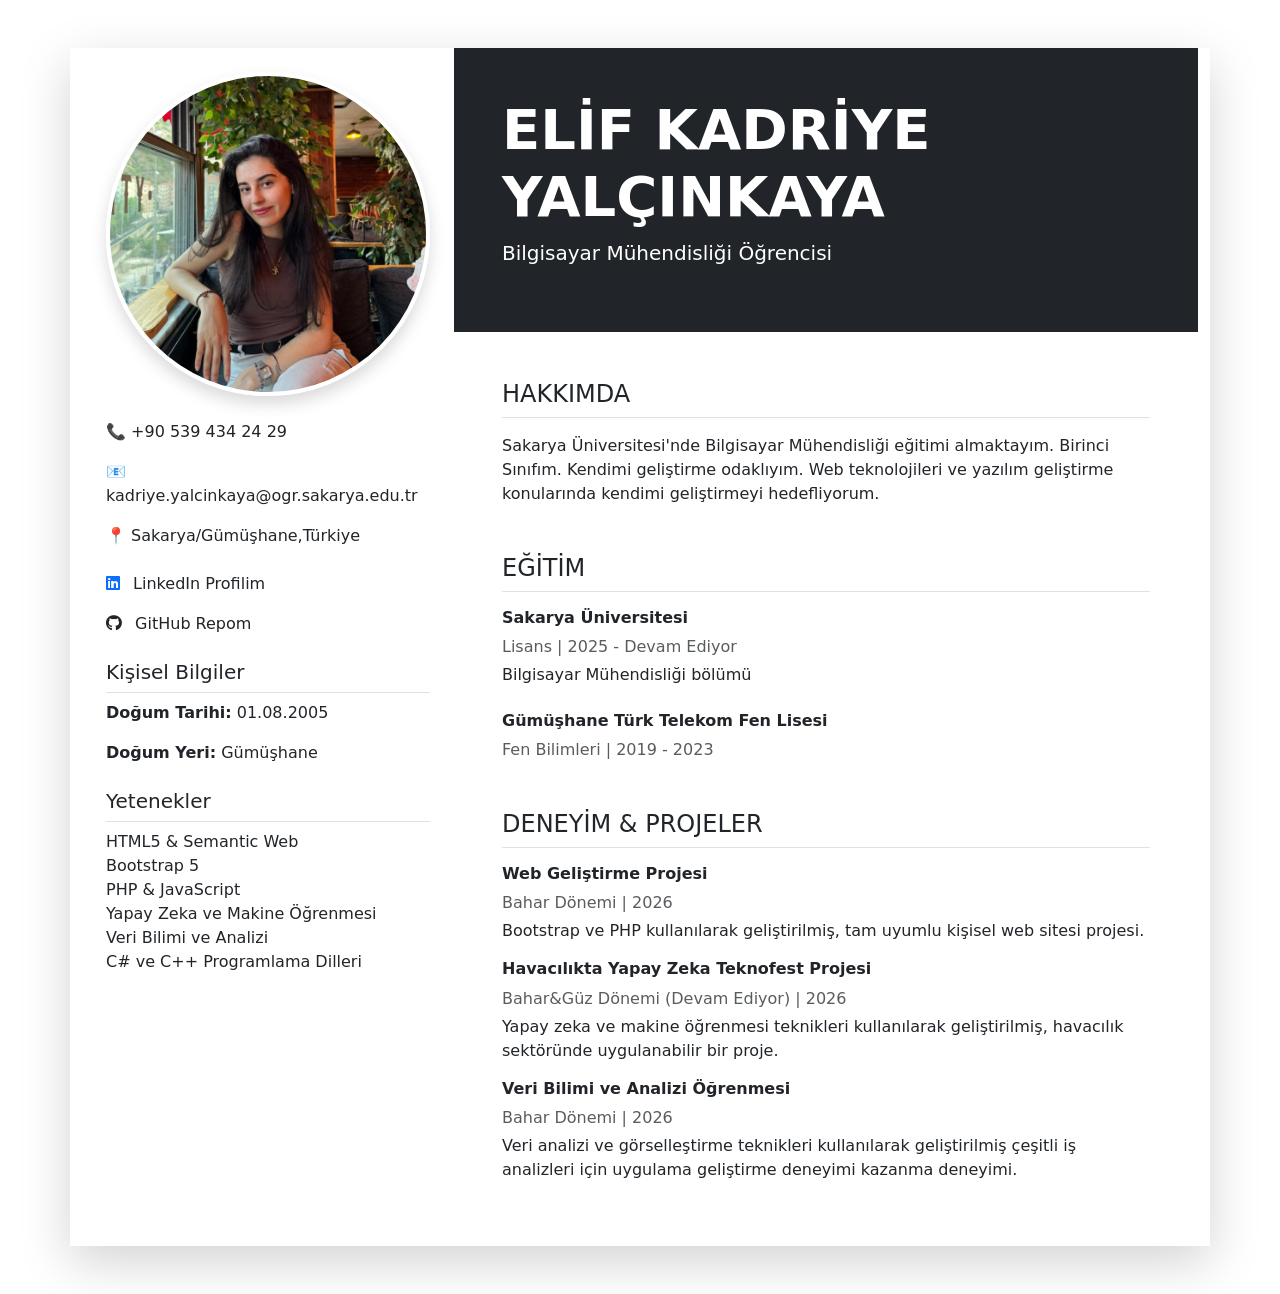
==== cv.html @ aef3ec3b "Özgeçmiş (CV) sayfası semantik etiketlerle ve tasarım yapılarak eklendi." ====
<!DOCTYPE html>
<html lang="tr">
<head>
    <meta charset="UTF-8">
    <meta name="viewport" content="width=device-width, initial-scale=1.0">
    <link rel="stylesheet" href="https://cdnjs.cloudflare.com/ajax/libs/font-awesome/6.4.2/css/all.min.css">
    <title>Özgeçmiş | Elif Kadriye Yalçınkaya</title>
    <link href="https://cdn.jsdelivr.net/npm/bootstrap@5.3.0/dist/css/bootstrap.min.css" rel="stylesheet">
    <link rel="stylesheet" href="css/style.css">
</head>
<body>

    <div class="container my-5 shadow-lg bg-white rounded-overflow">
        <div class="row g-0">
            <aside class="col-md-4 sidebar p-4">
    <div class="text-center mb-4">
        <img src="profil.jpg" class="rounded-circle img-fluid border border-4 border-white shadow" alt="Profil">
    </div>
    
    <section class="contact-info mb-4">
                    <p><strong>📞</strong> +90 539 434 24 29</p>
                    <p><strong>📧</strong> kadriye.yalcinkaya@ogr.sakarya.edu.tr</p>
                    <p><strong>📍</strong> Sakarya/Gümüşhane,Türkiye</p>
                </section>
        <section class="contact-info mb-4">
        <div class="mt-3">
            <p>
                <a href="https://www.linkedin.com/in/elifkadriye1" target="_blank" class="text-decoration-none text-dark">
                    <i class="fab fa-linkedin me-2 text-primary"></i> LinkedIn Profilim
                </a>
            </p>
            <p>
                <a href="https://github.com/EliffKadriye" target="_blank" class="text-decoration-none text-dark">
                    <i class="fab fa-github me-2"></i> GitHub Repom
                </a>
            </p>
        </div>
    </section>
    <section class="personal-info mb-4">
                    <h3 class="h5 border-bottom pb-2">Kişisel Bilgiler</h3>
                    <p><strong>Doğum Tarihi:</strong> 01.08.2005</p>
                    <p><strong>Doğum Yeri:</strong> Gümüşhane</p>
                </section>

                <section class="skills">
                    <h3 class="h5 border-bottom pb-2">Yetenekler</h3>
                    <ul class="list-unstyled">
                        <li>HTML5 & Semantic Web</li>
                        <li>Bootstrap 5</li>
                        <li>PHP & JavaScript</li>
                        <li>Yapay Zeka ve Makine Öğrenmesi</li>
                        <li>Veri Bilimi ve Analizi</li>
                        <li>C# ve C++ Programlama Dilleri</li>
                    </ul>
                </section>
    </aside>

            <main class="col-md-8">
                <header class="bg-dark text-white p-5">
                    <h1 class="display-4 fw-bold">ELİF KADRİYE YALÇINKAYA</h1>
                    <p class="lead">Bilgisayar Mühendisliği Öğrencisi</p>
                </header>

                <div class="p-5">
                    <section class="mb-5">
                        <h2 class="h4 border-bottom pb-2 mb-3">HAKKIMDA</h2>
                        <p>Sakarya Üniversitesi'nde Bilgisayar Mühendisliği eğitimi almaktayım. Birinci Sınıfım. Kendimi geliştirme odaklıyım. Web teknolojileri ve yazılım geliştirme konularında kendimi geliştirmeyi hedefliyorum.</p>
                    </section>

                    <section class="mb-5">
                        <h2 class="h4 border-bottom pb-2 mb-3">EĞİTİM</h2>
                        <article class="mb-4">
                            <h3 class="h6 fw-bold">Sakarya Üniversitesi</h3>
                            <p class="text-muted mb-1">Lisans | 2025 - Devam Ediyor</p>
                            <p>Bilgisayar Mühendisliği bölümü </p>
                        </article>
                        
                        <article>
                            <h3 class="h6 fw-bold">Gümüşhane Türk Telekom Fen Lisesi </h3>
                            <p class="text-muted mb-1">Fen Bilimleri | 2019 - 2023 </p>
                        </article>
                    </section>

                    <section>
                        <h2 class="h4 border-bottom pb-2 mb-3">DENEYİM & PROJELER</h2>
                        <article>
                            <h3 class="h6 fw-bold">Web Geliştirme Projesi</h3>
                            <p class="text-muted mb-1">Bahar Dönemi | 2026</p>
                            <p>Bootstrap ve PHP kullanılarak geliştirilmiş, tam uyumlu kişisel web sitesi projesi.</p>
                            <h3 class="h6 fw-bold"> Havacılıkta Yapay Zeka Teknofest Projesi </h3>
                            <p class="text-muted mb-1">Bahar&Güz Dönemi (Devam Ediyor) | 2026</p>
                            <p>Yapay zeka ve makine öğrenmesi teknikleri kullanılarak geliştirilmiş, havacılık sektöründe uygulanabilir bir proje.</p>
                            <h3 class="h6 fw-bold">Veri Bilimi ve Analizi Öğrenmesi </h3>
                            <p class="text-muted mb-1">Bahar Dönemi | 2026</p>
                            <p>Veri analizi ve görselleştirme teknikleri kullanılarak geliştirilmiş çeşitli iş analizleri için uygulama geliştirme deneyimi kazanma deneyimi.</p>
                        </article>
                    </section>
                </div>
            </main>
        </div>
    </div>

    <script src="https://cdn.jsdelivr.net/npm/bootstrap@5.3.0/dist/js/bootstrap.bundle.min.js"></script>
</body>
</html>
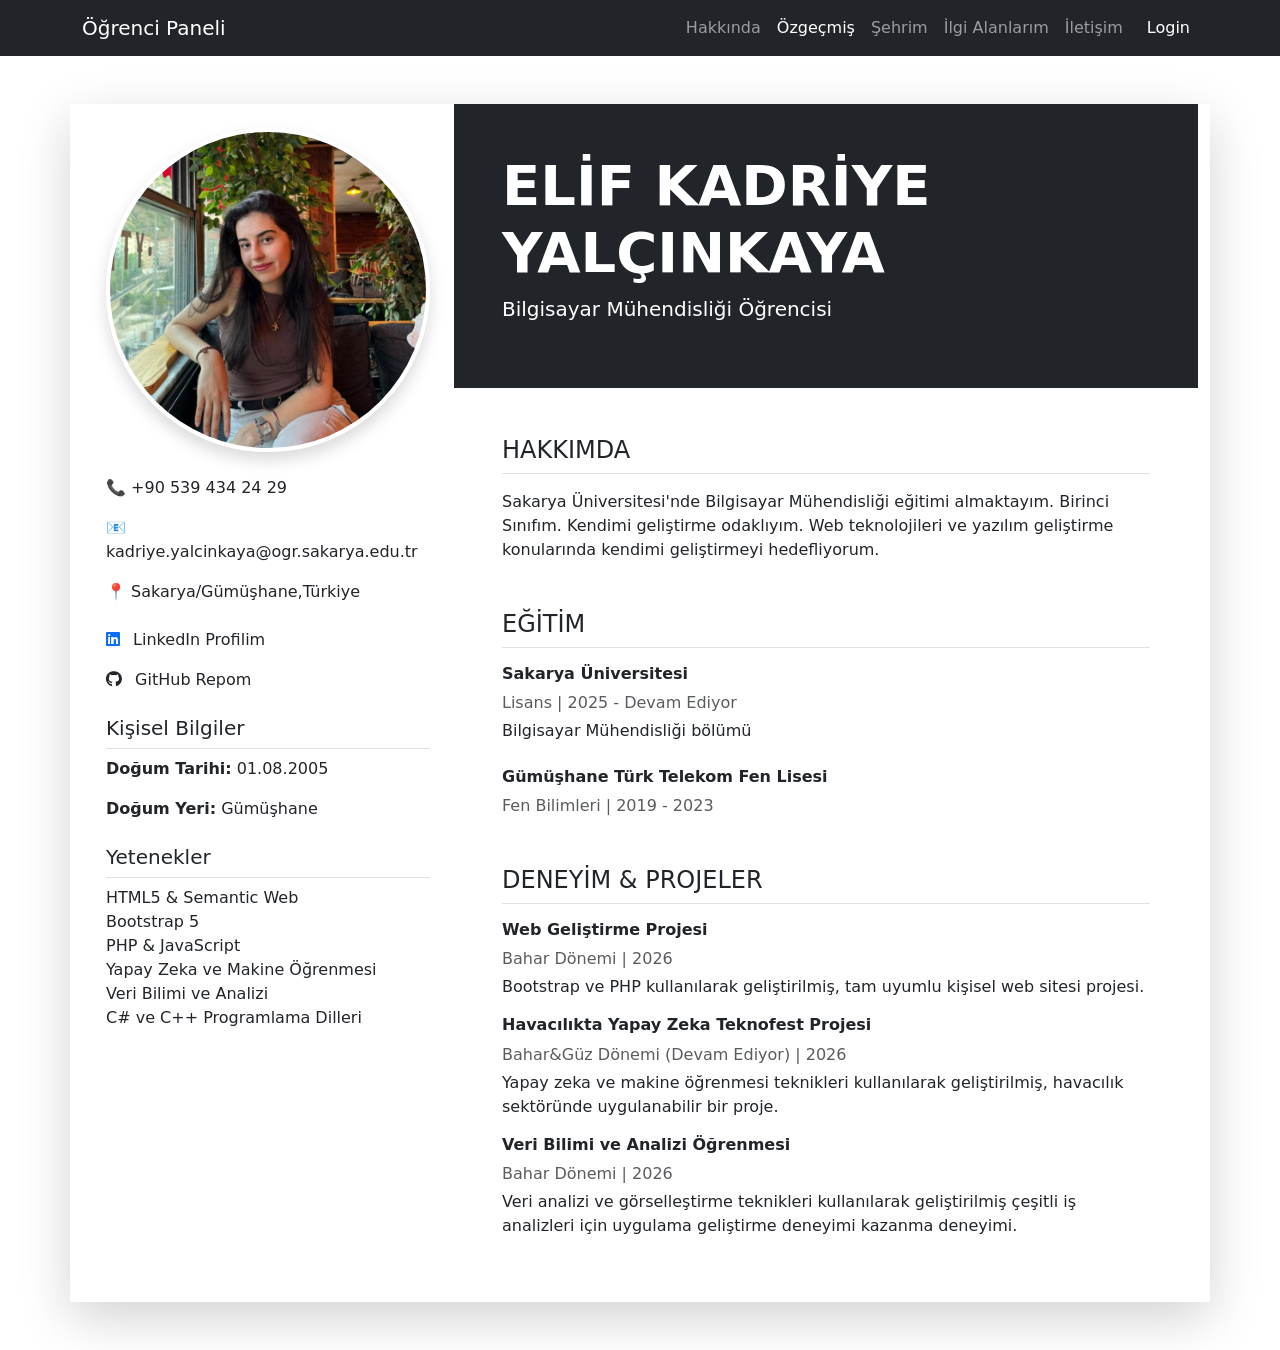
==== commit 108c5342: "cv sayfası semantik etiketlerle eklendi." ====
--- a/cv.html
+++ b/cv.html
@@ -9,6 +9,22 @@
     <link rel="stylesheet" href="css/style.css">
 </head>
 <body>
+    <nav class="navbar navbar-expand-lg navbar-dark bg-dark sticky-top">
+        <div class="container">
+            <a class="navbar-brand" href="index.html">Öğrenci Paneli</a>
+            <div class="collapse navbar-collapse" id="navbarNav">
+                <ul class="navbar-nav ms-auto">
+                    <li class="nav-item"><a class="nav-link" href="index.html">Hakkında</a></li>
+                    <li class="nav-item"><a class="nav-link active" href="cv.html">Özgeçmiş</a></li>
+                    <li class="nav-item"><a class="nav-link" href="sehir.html">Şehrim</a></li>
+                    <li class="nav-item"><a class="nav-link" href="ilgi.html">İlgi Alanlarım</a></li>
+                    <li class="nav-item"><a class="nav-link" href="iletisim.php">İletişim</a></li>
+                    <li class="nav-item"><a class="nav-link btn btn-primary text-white ms-lg-2" href="login.html">Login</a></li>
+                </ul>
+            </div>
+        </div>
+    </nav>
+
 
     <div class="container my-5 shadow-lg bg-white rounded-overflow">
         <div class="row g-0">
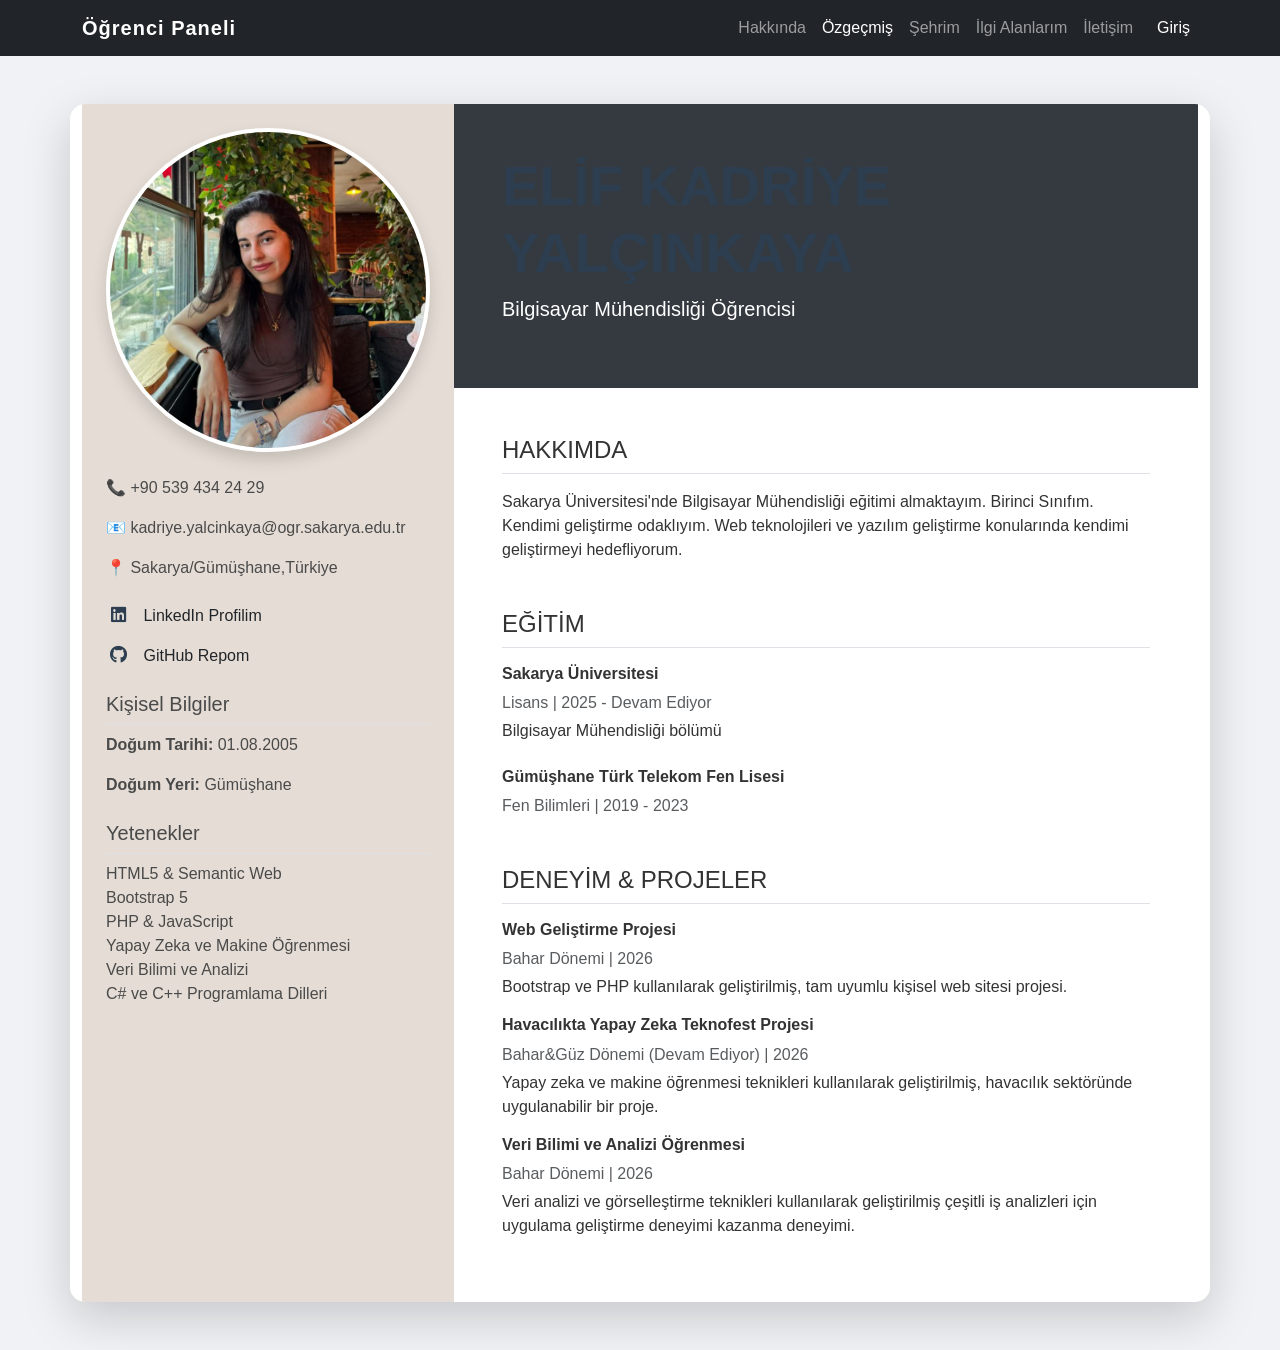
==== commit 3520513c: "koddaki hatalar giderildi ve ilgi alanlarım kısmı dolduruldu" ====
--- a/cv.html
+++ b/cv.html
@@ -6,7 +6,7 @@
     <link rel="stylesheet" href="https://cdnjs.cloudflare.com/ajax/libs/font-awesome/6.4.2/css/all.min.css">
     <title>Özgeçmiş | Elif Kadriye Yalçınkaya</title>
     <link href="https://cdn.jsdelivr.net/npm/bootstrap@5.3.0/dist/css/bootstrap.min.css" rel="stylesheet">
-    <link rel="stylesheet" href="css/style.css">
+    <link rel="stylesheet" href="style.css">
 </head>
 <body>
     <nav class="navbar navbar-expand-lg navbar-dark bg-dark sticky-top">
@@ -19,7 +19,7 @@
                     <li class="nav-item"><a class="nav-link" href="sehir.html">Şehrim</a></li>
                     <li class="nav-item"><a class="nav-link" href="ilgi.html">İlgi Alanlarım</a></li>
                     <li class="nav-item"><a class="nav-link" href="iletisim.php">İletişim</a></li>
-                    <li class="nav-item"><a class="nav-link btn btn-primary text-white ms-lg-2" href="login.html">Login</a></li>
+                    <li class="nav-item"><a class="nav-link btn btn-primary text-white ms-lg-2" href="login.html">Giriş</a></li>
                 </ul>
             </div>
         </div>
@@ -30,7 +30,7 @@
         <div class="row g-0">
             <aside class="col-md-4 sidebar p-4">
     <div class="text-center mb-4">
-        <img src="profil.jpg" class="rounded-circle img-fluid border border-4 border-white shadow" alt="Profil">
+        <img src="img/profil.jpg" class="rounded-circle img-fluid border border-4 border-white shadow" alt="Profil">
     </div>
     
     <section class="contact-info mb-4">
--- a/style.css
+++ b/style.css
@@ -0,0 +1,91 @@
+body {
+    font-family: 'Segoe UI', Tahoma, Geneva, Verdana, sans-serif;
+    background-color: #f8f9fa;
+}
+
+.navbar-brand {
+    font-weight: bold;
+    letter-spacing: 1px;
+}
+/* 1. Genel Ayarlar */
+body {
+    background-color: #f0f2f5;
+    font-family: 'Segoe UI', Tahoma, Geneva, Verdana, sans-serif;
+    color: #333;
+    margin: 0;
+    padding: 0;
+}
+
+/* 2. CV Konteyner Yapısı */
+.rounded-overflow {
+    overflow: hidden;
+    border-radius: 15px;
+    background: #fff;
+}
+
+/* 3. Sol Sidebar (Bej Bölüm) */
+.sidebar {
+    background-color: #e5ddd5; /* Görseldeki bej tonu */
+    color: #4a4a4a;
+    min-height: 100%;
+}
+
+/* 4. Sağ Başlık (Koyu Gri Bölüm) */
+header.bg-dark {
+    background-color: #343a40 !important; /* Görseldeki koyu gri */
+    padding: 3rem !important;
+}
+
+/* 5. İletişim & Bağlantılar  */
+.contact-info a {
+    transition: all 0.3s ease;
+    display: inline-block;
+    color: #4a4a4a;
+}
+
+.contact-info a:hover {
+    color: #0d6efd !important;
+    transform: translateX(5px);
+}
+
+/* İkonların rengini ve boyutunu garantiye alalım */
+.contact-info i {
+    display: inline-block !important;
+    color: #2c3e50 !important; /* Koyu gri/lacivert tonu */
+    font-size: 1.1rem;
+    width: 25px;
+    text-align: center;
+}
+.fa-linkedin {
+    color: #0077b5 !important; /* LinkedIn mavisi */
+}
+
+/* 6. İçerik Başlıkları ve Yazılar */
+section h2 {
+    color: #343a40;
+    font-weight: bold;
+    text-transform: uppercase;
+    border-bottom: 2px solid #e5ddd5;
+    padding-bottom: 10px;
+    margin-top: 25px;
+}
+
+article h3 {
+    color: #0d6efd;
+    margin-top: 15px;
+}
+/* Bu kod, resmi bozmadan (en-boy oranını koruyarak) çerçeveye sığdırır */
+.carousel-item img {
+    height: 500px;
+    object-fit: cover; /* Resmi kırparak alanı doldurur, görüntüyü basmaz */
+    object-position: center; /* Resmin tam ortasını odaklar */
+}
+/* İlgi Alanlarım sayfasındaki ana başlık için */
+.display-4.fw-bold.text-primary {
+    color: #2c3e50 !important; /* Bootstrap'in mavi rengini ezer */
+}
+
+/* Sayfa içindeki diğer alt başlıklar için (Opsiyonel) */
+h1, h2 {
+    color: #2c3e50;
+}
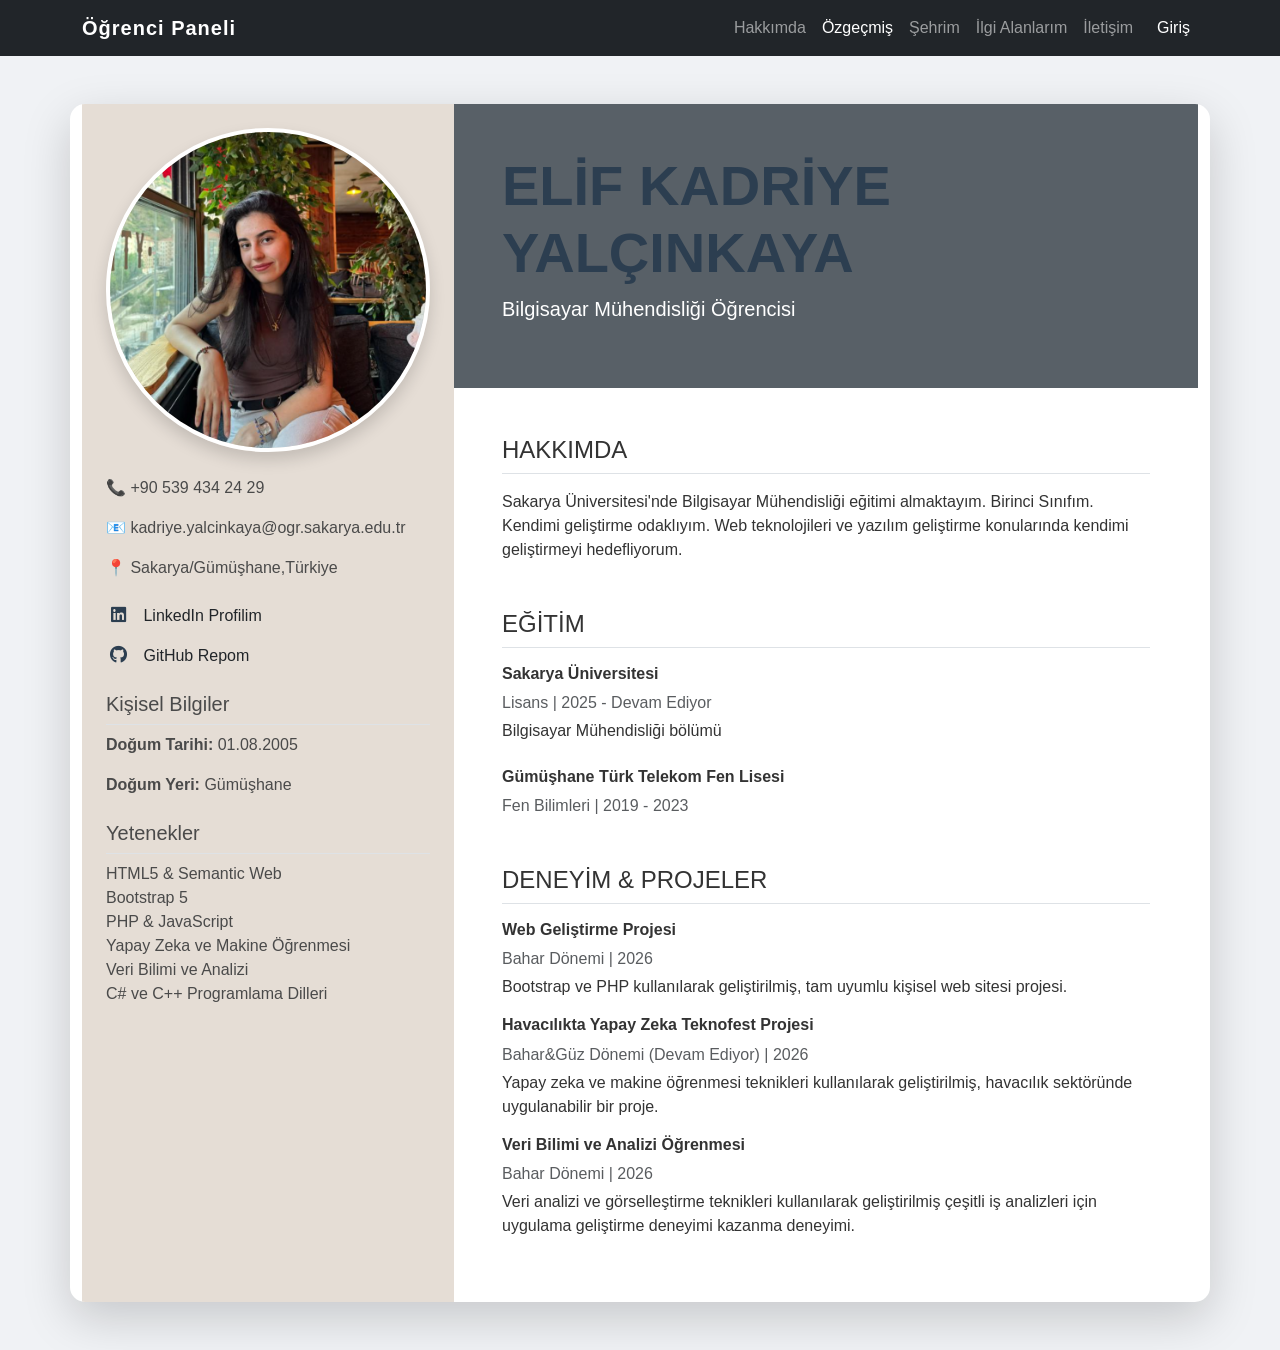
==== commit a405de1b: "sehir.html sayfasına mirasımız eklendi." ====
--- a/cv.html
+++ b/cv.html
@@ -14,11 +14,11 @@
             <a class="navbar-brand" href="index.html">Öğrenci Paneli</a>
             <div class="collapse navbar-collapse" id="navbarNav">
                 <ul class="navbar-nav ms-auto">
-                    <li class="nav-item"><a class="nav-link" href="index.html">Hakkında</a></li>
+                    <li class="nav-item"><a class="nav-link" href="index.html">Hakkımda</a></li>
                     <li class="nav-item"><a class="nav-link active" href="cv.html">Özgeçmiş</a></li>
                     <li class="nav-item"><a class="nav-link" href="sehir.html">Şehrim</a></li>
                     <li class="nav-item"><a class="nav-link" href="ilgi.html">İlgi Alanlarım</a></li>
-                    <li class="nav-item"><a class="nav-link" href="iletisim.php">İletişim</a></li>
+                    <li class="nav-item"><a class="nav-link" href="iletisim.html">İletişim</a></li>
                     <li class="nav-item"><a class="nav-link btn btn-primary text-white ms-lg-2" href="login.html">Giriş</a></li>
                 </ul>
             </div>
--- a/style.css
+++ b/style.css
@@ -30,9 +30,9 @@
     min-height: 100%;
 }
 
-/* 4. Sağ Başlık (Koyu Gri Bölüm) */
+/* 4. Sağ Başlık ( Gri Bölüm) */
 header.bg-dark {
-    background-color: #343a40 !important; /* Görseldeki koyu gri */
+    background-color: #586067!important; 
     padding: 3rem !important;
 }
 
@@ -71,7 +71,7 @@
 }
 
 article h3 {
-    color: #0d6efd;
+    color: #2c3e50;
     margin-top: 15px;
 }
 /* Bu kod, resmi bozmadan (en-boy oranını koruyarak) çerçeveye sığdırır */
@@ -88,4 +88,4 @@
 /* Sayfa içindeki diğer alt başlıklar için (Opsiyonel) */
 h1, h2 {
     color: #2c3e50;
-}+}
